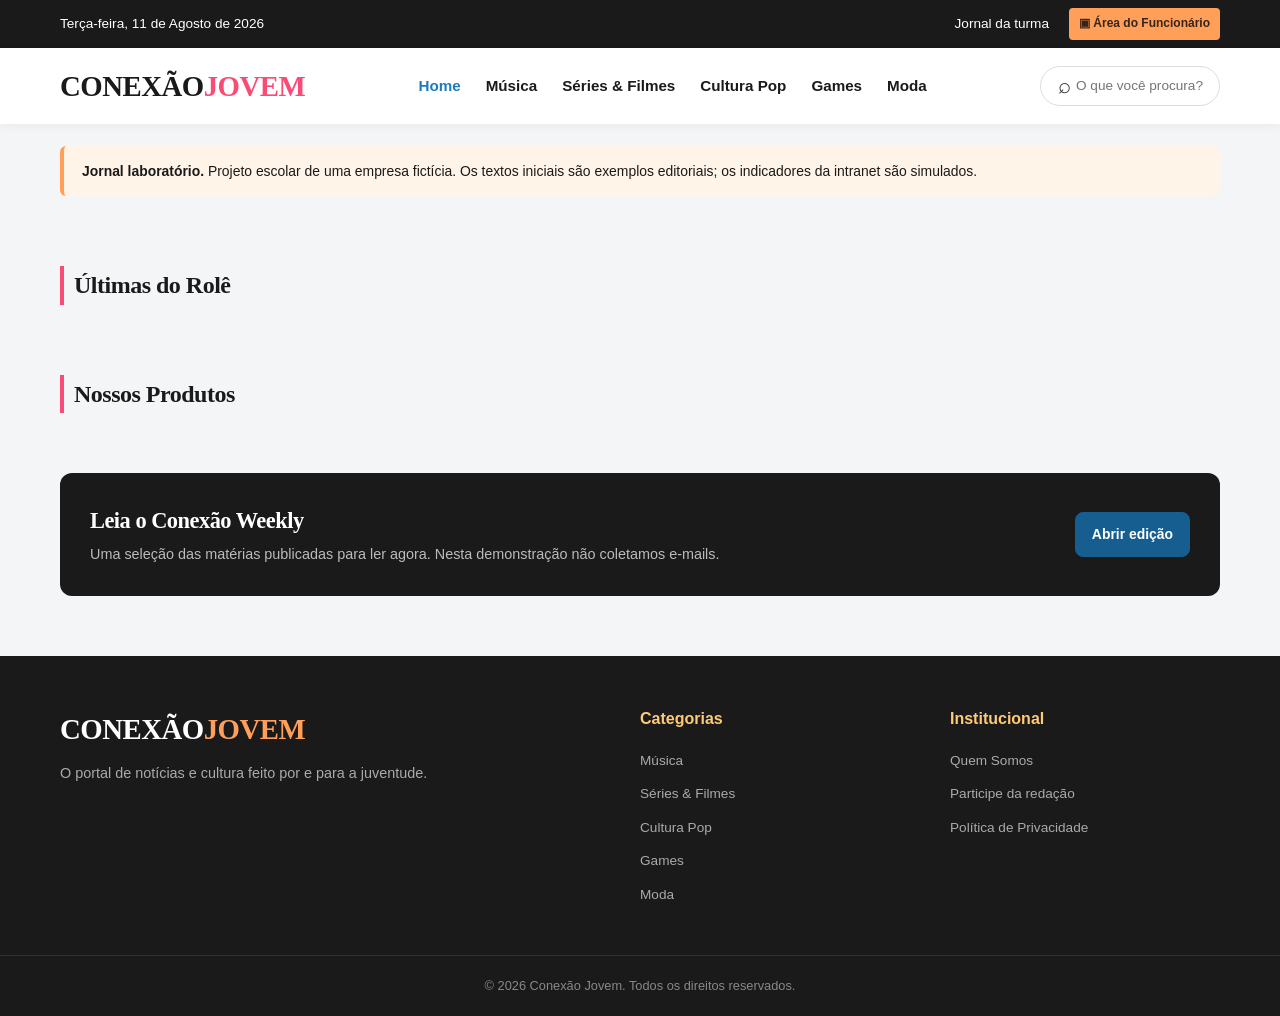
==== SiteEspro/index.html @ 84270143 "Adiciona versão revisada: SiteEspro/index.html" ====
<!DOCTYPE html>
<html lang="pt-BR">
<head>
    <meta charset="UTF-8">
    <meta name="viewport" content="width=device-width, initial-scale=1.0">
    <title>Conexão Jovem — Jornal digital</title>
    <meta name="description" content="Conexão Jovem: o portal de notícias e cultura feito por e para a juventude.">
    <link rel="stylesheet" href="css/style.css">
</head>
<body>
    <a class="skip-link" href="#conteudo">Pular para o conteúdo</a>

    <!-- CABEÇALHO / NAVBAR -->
    <header>
        <div class="top-bar">
            <div class="container flex-between">
                <span class="date" id="current-date">Terça-feira, 11 de Agosto de 2026</span>
                <div class="top-right-actions">
                    <div class="social-icons">
                        <span>Jornal da turma</span>
                    </div>
                    <button id="intranet-access-btn" class="intranet-top-btn" type="button"><i class="fas fa-lock"></i> Área do Funcionário</button>
                </div>
            </div>
        </div>
        <nav class="main-nav">
            <div class="container flex-between">
                <div class="logo">
                    <h1>CONEXÃO<span>JOVEM</span></h1>
                </div>
                <button id="menu-toggle" class="menu-toggle" type="button" aria-label="Abrir menu" aria-expanded="false" aria-controls="nav-links">
                    <span aria-hidden="true">☰</span><span class="sr-only">Menu</span>
                </button>
                <ul class="nav-links" id="nav-links">
                    <li><a href="#" class="nav-btn active" data-page="home">Home</a></li>
                    <li><a href="#" class="nav-btn" data-page="musica">Música</a></li>
                    <li><a href="#" class="nav-btn" data-page="series">Séries &amp; Filmes</a></li>
                    <li><a href="#" class="nav-btn" data-page="cultura">Cultura Pop</a></li>
                    <li><a href="#" class="nav-btn" data-page="games">Games</a></li>
                    <li><a href="#" class="nav-btn" data-page="moda">Moda</a></li>
                </ul>
                <div class="search-box">
                    <input type="text" id="search-input" placeholder="O que você procura?" aria-label="Buscar matérias">
                    <button id="search-btn" type="button" aria-label="Buscar"><span aria-hidden="true">⌕</span><span class="sr-only">Buscar</span></button>
                </div>
            </div>
        </nav>
    </header>


    <!-- CONTEÚDO PRINCIPAL -->
    <main class="container" id="conteudo">
        <div class="notice"><strong>Jornal laboratório.</strong> Projeto escolar de uma empresa fictícia. Os textos iniciais são exemplos editoriais; os indicadores da intranet são simulados.</div>
        <p id="storage-warning" role="status"></p>

        <noscript><p class="empty-msg">Ative o JavaScript para ver as notícias do Conexão Jovem.</p></noscript>

        <!-- DESTAQUE PRINCIPAL (montado pelo script.js) -->
        <section class="hero-section" id="hero-section" aria-label="Destaques"></section>

        <!-- NOTÍCIAS -->
        <section class="news-grid-section">
            <div class="section-head">
                <h3 class="section-title" id="section-title">Últimas do Rolê</h3>
                <button id="clear-filter" class="clear-filter hidden" type="button"><i class="fas fa-times"></i> Limpar busca</button>
            </div>
            <div class="grid" id="news-grid"></div>
            <p id="empty-msg" class="empty-msg hidden">Nenhuma matéria encontrada. Tente outra palavra ou escolha uma categoria.</p>
        </section>

        <!-- PRODUTOS DA EMPRESA (montado pelo script.js) -->
        <section class="products-section" id="produtos">
            <h3 class="section-title">Nossos Produtos</h3>
            <div class="products-grid" id="products-grid"></div>
        </section>

        <!-- NEWSLETTER -->
        <section class="newsletter-section" id="newsletter">
            <div>
                <h3>Leia o Conexão Weekly</h3>
                <p>Uma seleção das matérias publicadas para ler agora. Nesta demonstração não coletamos e-mails.</p>
            </div>
            <button type="button" id="weekly-btn" class="action primary">Abrir edição</button>
        </section>

    </main>


    <!-- MODAL GERAL (Notícias, institucional) -->
    <div id="news-modal" class="modal" aria-hidden="true">
        <div class="modal-content" role="dialog" aria-modal="true">
            <span class="close-modal" role="button" tabindex="0" aria-label="Fechar">&times;</span>
            <div id="modal-body-content"></div>
        </div>
    </div>


    <!-- MODAL DA INTRANET (Área do Funcionário) -->
    <div id="intranet-modal" class="modal" aria-hidden="true">
        <div class="modal-content intranet-box" role="dialog" aria-modal="true">
            <span class="close-intranet" role="button" tabindex="0" aria-label="Fechar">&times;</span>

            <!-- TELA DE LOGIN -->
            <div id="intranet-login-view">
                <h2><i class="fas fa-lock"></i> Intranet Conexão Jovem</h2>
                <p>Simulação escolar: entre com a conta demonstrativa do seu setor. Não utilize senhas pessoais.</p>
                <form id="intranet-login-form" class="login-form" novalidate>
                    <div class="input-group">
                        <label for="employee-email"><i class="fas fa-envelope"></i> E-mail Corporativo</label>
                        <input type="email" id="employee-email" placeholder="conexaojovemprod@gmail.com" autocomplete="username" required>
                    </div>
                    <div class="input-group">
                        <label for="employee-pass"><i class="fas fa-key"></i> Senha</label>
                        <input type="password" id="employee-pass" placeholder="••••••••" autocomplete="current-password" required>
                    </div>
                    <button type="submit" class="login-submit-btn">Acessar Sistema</button>
                    <span id="login-error" class="login-error hidden" role="alert">Credenciais inválidas. Tente novamente.</span>
                </form>
                <details class="demo-accounts"><summary>Contas de demonstração</summary><p>Todos os e-mails terminam em @gmail.com.</p><ul id="demo-accounts-list"></ul><p>As contas são públicas e servem apenas à apresentação.</p></details>
            </div>

            <!-- PAINEL RESTRITO POR SETOR -->
            <div id="intranet-dashboard-view" class="hidden">
                <div class="dashboard-header">
                    <div>
                        <h2><i class="fas fa-building"></i> Painel Interno - <span id="user-sector-title">Setor</span></h2>
                        <p class="welcome-msg">Bem-vindo(a), <span id="user-email-display"></span> | <span class="badge-sm orange">Ambiente demonstrativo</span></p>
                    </div>
                    <button id="logout-btn" class="logout-btn" type="button"><i class="fas fa-sign-out-alt"></i> Sair</button>
                </div>

                <div class="company-routine-box">
                    <h4><i class="fas fa-info-circle"></i> Mural de Avisos &amp; Rotina da Empresa</h4>
                    <ul id="mural-list"></ul>
                </div>

                <a class="action primary editorial-access" href="paginas/redacao.html">Abrir redação · Criar e editar matérias</a>
                <div id="sector-dashboard-content" class="sector-dashboard"></div>

                <a id="sector-page-link" class="login-submit-btn sector-link" href="#">Abrir página completa do setor <i class="fas fa-arrow-right"></i></a>
            </div>
        </div>
    </div>


    <!-- RODAPÉ -->
    <footer>
        <div class="container footer-content">
            <div class="footer-logo">
                <h2 class="marca">CONEXÃO<span>JOVEM</span></h2>
                <p>O portal de notícias e cultura feito por e para a juventude.</p>
            </div>
            <div class="footer-links">
                <h4>Categorias</h4>
                <ul>
                    <li><a href="#" class="nav-btn" data-page="musica">Música</a></li>
                    <li><a href="#" class="nav-btn" data-page="series">Séries &amp; Filmes</a></li>
                    <li><a href="#" class="nav-btn" data-page="cultura">Cultura Pop</a></li>
                    <li><a href="#" class="nav-btn" data-page="games">Games</a></li>
                    <li><a href="#" class="nav-btn" data-page="moda">Moda</a></li>
                </ul>
            </div>
            <div class="footer-links">
                <h4>Institucional</h4>
                <ul>
                    <li><a href="#" class="footer-link" data-info="quem-somos">Quem Somos</a></li>
                    <li><a href="#" class="footer-link" data-info="trabalhe">Participe da redação</a></li>
                    <li><a href="#" class="footer-link" data-info="privacidade">Política de Privacidade</a></li>
                </ul>
            </div>
        </div>
        <div class="footer-bottom">
            <p>&copy; 2026 Conexão Jovem. Todos os direitos reservados.</p>
        </div>
    </footer>

    <script src="dados.js"></script>
    <script src="editorial.js"></script>
    <script src="script.js"></script>
    <script src="acessibilidade.js"></script>
</body>
</html>
---- SiteEspro/css/style.css ----
:root {
    --bg-white: #ffffff;
    --primary-orange: #ff9f5a;
    --secondary-yellow: #ffca76;
    --accent-pink: #f94b76;
    --brand-blue: #1d7dbc;
    --dark-neutral: #1a1a1a;
    --gray-light: #f4f5f7;
    --font-main: 'Trebuchet MS', Arial, sans-serif;
}


* { margin: 0; padding: 0; box-sizing: border-box; }


body {
    font-family: var(--font-main);
    background-color: var(--gray-light);
    color: var(--dark-neutral);
    line-height: 1.6;
}


.container { max-width: 1200px; margin: 0 auto; padding: 0 20px; }
.flex-between { display: flex; justify-content: space-between; align-items: center; }


h1, h2, h3, .section-title, .logo h1 {
    font-family: Georgia, serif;
    letter-spacing: -0.5px;
}


.hero-main p, .side-news h4, .card-content p, .modal-text {
    font-family: Georgia, serif;
}


/* TOP BAR */
.top-bar {
    background-color: var(--dark-neutral);
    color: var(--bg-white);
    font-size: 0.85rem;
    padding: 8px 0;
}


.top-right-actions {
    display: flex;
    align-items: center;
    gap: 20px;
}


.intranet-top-btn {
    background-color: var(--primary-orange);
    color: var(--bg-white);
    border: none;
    padding: 4px 10px;
    border-radius: 4px;
    font-size: 0.75rem;
    font-weight: 700;
    cursor: pointer;
    transition: background 0.3s;
}


.intranet-top-btn:hover {
    background-color: var(--accent-pink);
}


.social-icons a {
    color: var(--bg-white);
    margin-left: 10px;
    transition: color 0.3s;
}


.social-icons a:hover { color: var(--primary-orange); }


/* NAVBAR */
.main-nav {
    background-color: var(--bg-white);
    box-shadow: 0 2px 10px rgba(0,0,0,0.05);
    position: sticky;
    top: 0;
    z-index: 1000;
    padding: 15px 0;
}


.logo h1 { font-size: 1.8rem; font-weight: 800; color: var(--dark-neutral); }
.logo span { color: var(--accent-pink); }


.nav-links { list-style: none; display: flex; gap: 25px; }
.nav-links a {
    text-decoration: none; color: var(--dark-neutral); font-weight: 600; font-size: 0.95rem; transition: color 0.3s; cursor: pointer;
}
.nav-links a:hover, .nav-links a.active { color: var(--brand-blue); }


.search-box { position: relative; display: flex; align-items: center; }
.search-box input {
    padding: 8px 15px 8px 35px; border-radius: 20px; border: 1px solid #ddd; outline: none; font-family: var(--font-main); font-size: 0.85rem; width: 180px; transition: width 0.3s;
}
.search-box input:focus { width: 230px; border-color: var(--primary-orange); }
.search-box button { position: absolute; left: 10px; background: none; border: none; color: #888; cursor: pointer; }


/* HERO E CARDS */
.hero-section { display: grid; grid-template-columns: 2fr 1fr; gap: 25px; margin: 30px 0; }
.hero-main {
    background: linear-gradient(135deg, var(--dark-neutral), #2c3e50); color: var(--bg-white); padding: 40px; border-radius: 12px; display: flex; flex-direction: column; justify-content: flex-end; min-height: 400px; cursor: pointer; transition: transform 0.3s;
}
.hero-main:hover { transform: translateY(-3px); }
.badge { background-color: var(--accent-pink); color: var(--bg-white); padding: 5px 12px; font-size: 0.75rem; font-weight: 700; border-radius: 4px; width: max-content; margin-bottom: 15px; }
.hero-main h2 { font-size: 2rem; margin-bottom: 15px; line-height: 1.2; }
.hero-main p { font-size: 1rem; color: #ddd; margin-bottom: 15px; }
.author { font-size: 0.8rem; color: var(--secondary-yellow); font-family: var(--font-main); }


.hero-sidebar { display: flex; flex-direction: column; gap: 15px; }
.side-news { background: var(--bg-white); padding: 20px; border-radius: 10px; box-shadow: 0 2px 8px rgba(0,0,0,0.03); cursor: pointer; transition: transform 0.2s; }
.side-news:hover { transform: translateX(5px); }
.side-news h4 { font-size: 0.95rem; margin-top: 8px; color: var(--dark-neutral); }


.badge-sm { background-color: var(--primary-orange); color: var(--bg-white); font-size: 0.65rem; font-weight: 700; padding: 3px 8px; border-radius: 3px; display: inline-block; }
.badge-sm.blue { background-color: var(--brand-blue); }
.badge-sm.pink { background-color: var(--accent-pink); }
.badge-sm.orange { background-color: var(--primary-orange); }


.news-grid-section { margin: 40px 0; }
.section-title { font-size: 1.5rem; margin-bottom: 20px; font-weight: 700; border-left: 4px solid var(--accent-pink); padding-left: 10px; }
.grid { display: grid; grid-template-columns: repeat(3, 1fr); gap: 25px; }
.news-card { background: var(--bg-white); border-radius: 10px; overflow: hidden; box-shadow: 0 4px 12px rgba(0,0,0,0.05); transition: transform 0.3s; cursor: pointer; }
.news-card:hover { transform: translateY(-5px); }
.card-img { height: 150px; display: flex; align-items: center; justify-content: center; color: var(--bg-white); font-size: 2.5rem; }
.card-content { padding: 20px; }
.card-content h4 { font-size: 1.1rem; margin: 10px 0; color: var(--dark-neutral); }
.card-content p { font-size: 0.85rem; color: #666; }


/* MODAIS GERAIS E INTRANET */
.modal {
    display: none; position: fixed; z-index: 2000; left: 0; top: 0; width: 100%; height: 100%; background-color: rgba(0,0,0,0.6); justify-content: center; align-items: center;
}
.modal-content {
    background-color: var(--bg-white); padding: 30px; border-radius: 12px; width: 90%; max-width: 700px; position: relative; max-height: 80vh; overflow-y: auto;
}
.close-modal, .close-intranet {
    position: absolute; right: 20px; top: 15px; font-size: 1.8rem; cursor: pointer; color: var(--dark-neutral);
}
.modal-body h2 { margin-bottom: 15px; color: var(--dark-neutral); }
.modal-body p { font-family: Georgia, serif; color: #444; margin-bottom: 15px; line-height: 1.8; }


/* ESTILOS DA INTRANET */
.intranet-box { max-width: 800px; text-align: center; }
.sector-grid { display: grid; grid-template-columns: repeat(5, 1fr); gap: 10px; margin: 20px 0; }
.sector-btn {
    background-color: var(--gray-light); border: 2px solid #ddd; padding: 15px 10px; border-radius: 8px; font-weight: bold; cursor: pointer; transition: all 0.3s; font-family: var(--font-main); font-size: 0.9rem; display: flex; flex-direction: column; gap: 8px; align-items: center;
}
.sector-btn:hover, .sector-btn.active-sector {
    background-color: var(--brand-blue); color: var(--bg-white); border-color: var(--brand-blue);
}
.sector-dashboard {
    background-color: var(--gray-light); padding: 20px; border-radius: 8px; text-align: left; margin-top: 20px; border-left: 4px solid var(--primary-orange);
}
.hidden { display: none; }


/* RODAPÉ */
footer { background-color: var(--dark-neutral); color: var(--bg-white); padding: 50px 0 20px 0; margin-top: 60px; }
.footer-content { display: grid; grid-template-columns: 2fr 1fr 1fr; gap: 40px; margin-bottom: 40px; }
.footer-logo h2 { font-size: 1.8rem; margin-bottom: 10px; }
.footer-logo span { color: var(--primary-orange); }
.footer-logo p { color: #aaa; font-size: 0.9rem; font-family: var(--font-main); }
.footer-links h4 { margin-bottom: 15px; font-size: 1rem; color: var(--secondary-yellow); }
.footer-links ul { list-style: none; }
.footer-links ul li { margin-bottom: 8px; }
.footer-links ul li a { color: #aaa; text-decoration: none; font-size: 0.85rem; transition: color 0.2s; cursor: pointer; font-family: var(--font-main); }
.footer-links ul li a:hover { color: var(--bg-white); }
.footer-bottom { text-align: center; border-top: 1px solid rgba(255,255,255,0.1); padding-top: 20px; font-size: 0.8rem; color: #888; font-family: var(--font-main); }


@media (max-width: 900px) {
    .hero-section { grid-template-columns: 1fr; }
    .grid { grid-template-columns: 1fr; }
    .footer-content { grid-template-columns: 1fr; }
    .sector-grid { grid-template-columns: 1fr; }
}


/* ESTILOS DA TELA DE LOGIN E PAINEL RESTRITO */
.login-form {
    display: flex;
    flex-direction: column;
    gap: 15px;
    margin-top: 20px;
    text-align: left;
}


.input-group {
    display: flex;
    flex-direction: column;
    gap: 5px;
}


.input-group label {
    font-size: 0.85rem;
    font-weight: 600;
    color: var(--dark-neutral);
    font-family: var(--font-main);
}


.input-group input, .input-group select {
    padding: 10px 15px;
    border-radius: 6px;
    border: 1px solid #ddd;
    font-family: var(--font-main);
    font-size: 0.9rem;
    outline: none;
    transition: border-color 0.3s;
}


.input-group input:focus, .input-group select:focus {
    border-color: var(--brand-blue);
}


.login-submit-btn {
    background-color: var(--brand-blue);
    color: var(--bg-white);
    border: none;
    padding: 12px;
    border-radius: 6px;
    font-weight: bold;
    cursor: pointer;
    font-size: 1rem;
    transition: background 0.3s;
    margin-top: 10px;
}


.login-submit-btn:hover {
    background-color: var(--dark-neutral);
}


.login-error {
    color: var(--accent-pink);
    font-size: 0.8rem;
    font-weight: bold;
    text-align: center;
}


.dashboard-header {
    display: flex;
    justify-content: space-between;
    align-items: center;
    border-bottom: 2px solid #eee;
    padding-bottom: 15px;
    margin-bottom: 20px;
    text-align: left;
}


.welcome-msg {
    font-size: 0.85rem;
    color: #666;
    font-family: var(--font-main) !important;
}


.logout-btn {
    background-color: var(--accent-pink);
    color: var(--bg-white);
    border: none;
    padding: 8px 12px;
    border-radius: 6px;
    font-size: 0.8rem;
    cursor: pointer;
    font-weight: bold;
}


.company-routine-box {
    background-color: #fff;
    border: 1px solid #e1e4e8;
    padding: 15px;
    border-radius: 8px;
    margin-bottom: 20px;
    text-align: left;
}


.company-routine-box h4 {
    font-size: 0.95rem;
    margin-bottom: 8px;
    color: var(--brand-blue);
}


.company-routine-box ul {
    list-style: none;
    font-size: 0.85rem;
    color: #444;
    font-family: var(--font-main);
}


.company-routine-box li {
    margin-bottom: 5px;
}


.sector-dashboard {
    background-color: var(--gray-light);
    padding: 20px;
    border-radius: 8px;
    text-align: left;
    border-left: 4px solid var(--accent-pink);
}


.sector-dashboard h3 {
    color: var(--dark-neutral);
    margin-bottom: 10px;
}


.sector-dashboard p, .sector-dashboard ul {
    font-size: 0.9rem;
    font-family: var(--font-main) !important;
    color: #333;
    line-height: 1.6;
}




/* =========================================================
   ACRESCENTADOS (menu mobile, busca, produtos, newsletter,
   intranet e páginas de setor)
   ========================================================= */


.hidden { display: none !important; }
.main-nav .container { gap: 20px; flex-wrap: wrap; }
.logo { text-decoration: none; }

.menu-toggle {
    display: none; background: none; border: none; font-size: 1.5rem;
    color: var(--dark-neutral); cursor: pointer; padding: 4px 8px;
}

.section-head { display: flex; align-items: center; justify-content: space-between; gap: 15px; margin-bottom: 20px; flex-wrap: wrap; }
.section-head .section-title { margin-bottom: 0; }
.clear-filter {
    background: var(--bg-white); border: 1px solid #ddd; border-radius: 20px; padding: 6px 14px;
    font-family: var(--font-main); font-size: 0.8rem; cursor: pointer; transition: all 0.2s;
}
.clear-filter:hover { border-color: var(--accent-pink); color: var(--accent-pink); }
.empty-msg { text-align: center; color: #666; padding: 30px 10px; font-family: Georgia, serif; }

.hero-main, .side-news, .news-card { outline-offset: 3px; }
.hero-main:focus-visible, .side-news:focus-visible, .news-card:focus-visible,
.nav-links a:focus-visible, .close-modal:focus-visible, .close-intranet:focus-visible {
    outline: 3px solid var(--brand-blue);
}

/* Modal de matéria */
.article-meta { font-size: 0.8rem; color: #888 !important; font-family: var(--font-main) !important; margin: 10px 0 !important; }
.related { margin-top: 25px; padding-top: 15px; border-top: 1px solid #eee; }
.related h4 { margin-bottom: 8px; font-size: 0.9rem; color: var(--accent-pink); }
.related-link { display: block; color: var(--dark-neutral); text-decoration: none; padding: 6px 0; font-size: 0.9rem; font-weight: 600; }
.related-link:hover { color: var(--brand-blue); }

/* Produtos */
.products-section { margin: 50px 0 20px; }
.products-grid { display: grid; grid-template-columns: repeat(4, 1fr); gap: 20px; }
.product-card { background: var(--bg-white); border-radius: 10px; padding: 24px 20px; box-shadow: 0 4px 12px rgba(0,0,0,0.05); border-top: 4px solid var(--primary-orange); }
.product-card:nth-child(2) { border-top-color: var(--accent-pink); }
.product-card:nth-child(3) { border-top-color: var(--brand-blue); }
.product-card:nth-child(4) { border-top-color: var(--secondary-yellow); }
.product-icon { font-size: 1.6rem; color: var(--accent-pink); margin-bottom: 10px; }
.product-card h4 { margin-bottom: 6px; }
.product-card p { font-size: 0.85rem; color: #666; }

/* Newsletter */
.newsletter-section {
    margin: 40px 0 10px; background: var(--dark-neutral); color: var(--bg-white); border-radius: 12px;
    padding: 30px; display: flex; justify-content: space-between; align-items: center; gap: 25px; flex-wrap: wrap;
}
.newsletter-section h3 { font-size: 1.4rem; margin-bottom: 4px; }
.newsletter-section p { color: #bbb; font-size: 0.9rem; }
.newsletter-form { display: flex; gap: 10px; flex-wrap: wrap; align-items: center; }
.newsletter-form input {
    padding: 11px 16px; border-radius: 25px; border: none; min-width: 240px; font-family: var(--font-main); outline: none;
}
.newsletter-form button {
    background: var(--accent-pink); color: var(--bg-white); border: none; border-radius: 25px; padding: 11px 22px;
    font-weight: 700; font-family: var(--font-main); cursor: pointer; transition: background 0.2s;
}
.newsletter-form button:hover { background: var(--primary-orange); }
.newsletter-msg { flex-basis: 100%; font-size: 0.8rem; min-height: 1.2em; }
.newsletter-msg.ok { color: var(--secondary-yellow); }
.newsletter-msg.erro { color: #ff8da4; }

/* Intranet */
.sector-link { display: block; text-align: center; text-decoration: none; margin-top: 20px; }
.kpi-grid { display: grid; grid-template-columns: repeat(auto-fit, minmax(130px, 1fr)); gap: 12px; margin-top: 15px; }
.kpi { background: var(--bg-white); border-radius: 8px; padding: 14px 10px; text-align: center; box-shadow: 0 1px 4px rgba(0,0,0,0.06); }
.kpi strong { display: block; font-size: 1.3rem; color: var(--brand-blue); }
.kpi span { font-size: 0.75rem; color: #666; }
.sector-mission { margin-bottom: 5px; }
.company-routine-box ul { list-style: none; padding-left: 0; }

/* Páginas de setor */
.setor-header { background: var(--bg-white); box-shadow: 0 2px 10px rgba(0,0,0,0.05); padding: 14px 0; }
.setor-user { display: flex; align-items: center; gap: 12px; font-size: 0.85rem; color: #555; flex-wrap: wrap; }
.setor-topo { margin: 30px 0 20px; }
.setor-topo h2 { font-size: 1.9rem; margin-bottom: 6px; }
.setor-topo h2 i { color: var(--accent-pink); margin-right: 8px; }
.setor-topo p { color: #555; font-family: Georgia, serif; }
.kpi-grande { margin: 0 0 25px; }
.kpi-grande .kpi strong { font-size: 1.6rem; }
.painel-card { background: var(--bg-white); border-radius: 10px; padding: 22px; box-shadow: 0 4px 12px rgba(0,0,0,0.05); margin-bottom: 25px; }
.painel-card h3 { font-size: 1.15rem; margin-bottom: 12px; border-left: 4px solid var(--primary-orange); padding-left: 10px; }
.painel-card ul { padding-left: 20px; font-size: 0.9rem; color: #333; }
.painel-card li { margin-bottom: 8px; }
.blocos-grid { display: grid; grid-template-columns: 1fr 1fr; gap: 25px; }
.dica { font-size: 0.8rem; color: #888; margin-bottom: 10px; }
.tabela-wrap { overflow-x: auto; }
.tabela { width: 100%; border-collapse: collapse; font-size: 0.9rem; }
.tabela th, .tabela td { text-align: left; padding: 10px 12px; border-bottom: 1px solid #eee; }
.tabela th { font-size: 0.75rem; text-transform: uppercase; color: #888; letter-spacing: 0.5px; }
.status { padding: 3px 10px; border-radius: 20px; font-size: 0.75rem; font-weight: 700; white-space: nowrap; }
.status.ok { background: #e3f6ea; color: #1b7a43; }
.status.andamento { background: #fff1de; color: #b4651b; }
.status.planejado { background: #e6f0f8; color: var(--brand-blue); }
.checklist { list-style: none; padding-left: 0 !important; }
.checklist label { display: flex; gap: 10px; align-items: center; cursor: pointer; }
.checklist input:checked + span { text-decoration: line-through; color: #999; }
.setor-nav { display: flex; gap: 10px; flex-wrap: wrap; margin-top: 25px; }
.setor-nav a { background: var(--bg-white); padding: 7px 14px; border-radius: 20px; font-size: 0.8rem; font-weight: 600; text-decoration: none; color: var(--dark-neutral); border: 1px solid #ddd; }
.setor-nav a.ativo, .setor-nav a:hover { background: var(--brand-blue); color: var(--bg-white); border-color: var(--brand-blue); }
.acesso-negado { text-align: center; padding: 70px 20px; }
.acesso-negado i { font-size: 2.5rem; color: var(--accent-pink); margin-bottom: 10px; }
.acesso-negado p { margin: 10px 0 20px; color: #555; }
.acesso-negado .login-submit-btn { display: inline-block; text-decoration: none; padding: 12px 28px; }
.pagina-setor footer { margin-top: 40px; padding: 20px 0; }
.voltar-link { color: var(--secondary-yellow); text-decoration: none; }

@media (max-width: 900px) {
    .menu-toggle { display: block; }
    .main-nav .container { position: relative; }
    .nav-links {
        display: none; flex-direction: column; gap: 0; width: 100%; order: 3;
        background: var(--bg-white); border-top: 1px solid #eee; margin-top: 10px;
    }
    .nav-links.open { display: flex; }
    .nav-links li a { display: block; padding: 12px 4px; }
    .search-box { order: 2; width: 100%; }
    .search-box input, .search-box input:focus { width: 100%; }
    .products-grid { grid-template-columns: 1fr 1fr; }
    .blocos-grid { grid-template-columns: 1fr; }
    .top-bar .container { flex-wrap: wrap; gap: 6px; }
}
@media (max-width: 520px) {
    .products-grid { grid-template-columns: 1fr; }
    .newsletter-form input { min-width: 0; width: 100%; }
    .hero-main h2 { font-size: 1.5rem; }
}

/* Ajustes da edição escolar: componentes locais e redação */
[hidden] { display:none !important; }
:root { --primary-orange:#ff9f5a; }
a { color:#165d90; }
button, input, textarea, select { font:inherit; }
button { cursor:pointer; }
:focus-visible { outline:3px solid #165d90; outline-offset:3px; }
.sr-only { position:absolute;width:1px;height:1px;overflow:hidden;clip-path:inset(50%); }
.skip-link { position:fixed;top:-100px;left:12px;background:white;padding:12px;z-index:3000; }
.skip-link:focus { top:8px; }
.notice { background:#fff4e7;border-left:4px solid var(--primary-orange);padding:14px 18px;margin:22px 0;font-size:.87rem;border-radius:6px; }
.action { display:inline-flex;align-items:center;justify-content:center;gap:6px;background:white;color:#253447;border:1px solid #ccd3db;padding:10px 16px;border-radius:8px;font-size:.87rem;font-weight:600;text-decoration:none;min-height:44px; }
.action:hover { background:#f1f5fa; }
.action.primary { background:#165d90;color:white;border-color:#165d90; }
.action.danger { color:#9a243c; }
.intranet-top-btn { color:#382516;min-height:32px; }
.badge-sm.orange { color:#382516; }
.badge-sm.pink,.badge { background:#bc2850; }
.badge-sm.blue { background:#165d90; }
.search-box button { min-width:28px;min-height:28px;color:#333;font-size:1.4rem;line-height:1; }
.demo-accounts { text-align:left;font-size:.85rem;margin-top:20px;background:#f4f5f7;padding:16px;border-radius:8px; }
.demo-accounts li { margin:10px 0;overflow-wrap:anywhere; }
.demo-accounts ul { list-style:none; }
.demo-accounts summary { cursor:pointer;font-weight:bold; }
.editorial-access { margin:15px 0; }
.eyebrow { color:#8b2440;font-size:.75rem;font-weight:bold;letter-spacing:.08em; }
.editor-status { margin:15px 0;color:#176138; }
.editor-status.error,.error { color:#9a243c; }
.editor-counts { display:flex;gap:15px;flex-wrap:wrap;margin:15px 0; }
.editor-counts span { background:#f4f5f7;border-radius:8px;padding:8px 12px; }
.editor-toolbar { display:flex;gap:12px;flex-wrap:wrap;align-items:end;margin-bottom:15px; }
.editor-toolbar label:not(.import-label), .editor-fields label { display:flex;flex-direction:column;gap:6px;font-size:.9rem;font-weight:600; }
.editor-toolbar input,.editor-toolbar select,.editor-fields input,.editor-fields select,.editor-fields textarea { width:100%;border:1px solid #b7c3ce;border-radius:6px;padding:10px;background:white;color:#1a1a1a;min-width:0; }
.import-label { flex-wrap:wrap;cursor:pointer;max-width:100%; }
.import-label input { font-size:.75rem;max-width:210px; }
.editor-row { display:flex;gap:20px;justify-content:space-between;align-items:center;border-top:1px solid #e5e7eb;padding:20px 0; }
.editor-row h4 { margin:8px 0;font-size:1rem;overflow-wrap:anywhere; }
.editor-row p { font-size:.8rem;color:#555; }
.editor-row > div:first-child { min-width:0; }
.row-actions { display:flex;gap:8px;flex-shrink:0; }
.editor-fields { display:grid;grid-template-columns:1fr 1fr;gap:18px; }
.editor-fields .wide { grid-column:1/-1; }
.editor-fields textarea { resize:vertical; }
.editor-fields small { font-size:.8rem;font-weight:normal;color:#555; }
.editor-actions { display:flex;flex-wrap:wrap;gap:10px;margin:18px 0; }
.check-line { display:flex;gap:10px;align-items:center;margin:15px 0; }
.article-preview { border-top:3px solid #f94b76;margin-top:24px;padding-top:24px;overflow-wrap:anywhere; }
.article-preview p { white-space:pre-line;margin:16px 0;font-family:Georgia,serif;line-height:1.8; }
.article-sources { padding-left:22px; }
.modal-body { overflow-wrap:anywhere; }
.modal-body p { white-space:pre-line; }
.weekly-item { border-top:1px solid #ddd;margin:20px 0;padding-top:12px; }
.weekly-item h3 { margin-bottom:10px; }
.hero-main h2,.card-content h4,.side-news h4 { overflow-wrap:anywhere; }
.fas,.fab { font-style:normal;display:inline-block; }
.fas::before,.fab::before { content:'✦'; }
.fa-lock::before,.fa-shield-alt::before { content:'▣'; }
.fa-headphones-alt::before,.fa-guitar::before { content:'♫'; }
.fa-film::before,.fa-tv::before,.fa-clapperboard::before { content:'▶'; }
.fa-gamepad::before,.fa-dice-d20::before { content:'⚄'; }
.fa-palette::before,.fa-camera-retro::before,.fa-spray-can::before { content:'◉'; }
.fa-book-open::before,.fa-newspaper::before { content:'▤'; }
.fa-envelope::before,.fa-envelope-open-text::before { content:'✉'; }
.fa-microphone::before,.fa-podcast::before { content:'♬'; }
.fa-arrow-right::before { content:'→'; }.fa-arrow-left::before { content:'←'; }
.fa-times::before { content:'×'; }
.card-img { height:130px; }
@media(min-width:600px) and (max-width:900px) { .grid { grid-template-columns:1fr 1fr; } }
@media(max-width:600px) { .editor-fields { grid-template-columns:1fr; }.editor-row { align-items:start;flex-direction:column; }.setor-header .flex-between { flex-wrap:wrap;gap:15px; }.dashboard-header { align-items:start;gap:10px;flex-wrap:wrap; }.editor-toolbar > label { width:100%; }.hero-main { padding:25px;min-height:320px; }.card-img { height:100px; }.modal-content { padding:30px 20px; }.logo h1 { font-size:1.6rem; }.setor-user { overflow-wrap:anywhere; } }
@media(prefers-reduced-motion:reduce) { *,*::before,*::after { scroll-behavior:auto !important;transition:none !important; } }
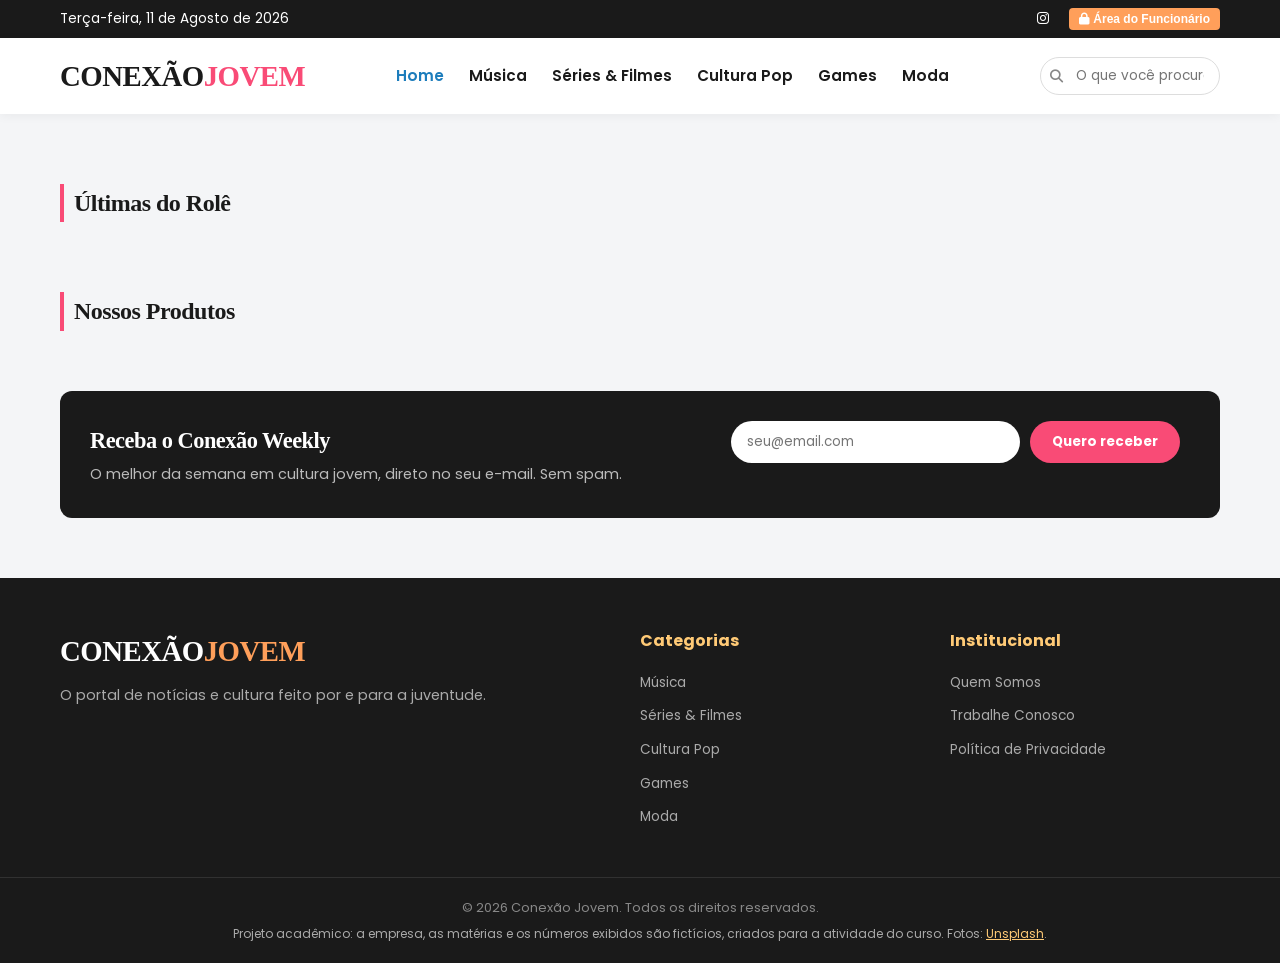
==== commit 7a00798a: "Atualiza versão 3 e publicação por funcionário: SiteEspro/index.html" ====
--- a/SiteEspro/index.html
+++ b/SiteEspro/index.html
@@ -3,12 +3,18 @@
 <head>
     <meta charset="UTF-8">
     <meta name="viewport" content="width=device-width, initial-scale=1.0">
-    <title>Conexão Jovem — Jornal digital</title>
+    <title>Conexão Jovem - Cultura e Entretenimento</title>
     <meta name="description" content="Conexão Jovem: o portal de notícias e cultura feito por e para a juventude.">
+    <link rel="icon" href="data:image/svg+xml,%3Csvg xmlns='http://www.w3.org/2000/svg' viewBox='0 0 100 100'%3E%3Ctext y='.9em' font-size='90'%3E%F0%9F%93%B0%3C/text%3E%3C/svg%3E">
+    <meta property="og:type" content="website">
+    <meta property="og:title" content="Conexão Jovem - Cultura e Entretenimento">
+    <meta property="og:description" content="Música, séries, games, cultura pop e moda: o jornal digital feito por jovens, para jovens.">
+    <meta property="og:image" content="https://images.unsplash.com/photo-1470229722913-7c0e2dbbafd3?auto=format&fit=crop&w=1200&q=70">
     <link rel="stylesheet" href="css/style.css">
+    <link href="https://fonts.googleapis.com/css2?family=Poppins:wght@400;600;700;800&display=swap" rel="stylesheet">
+    <link rel="stylesheet" href="https://cdnjs.cloudflare.com/ajax/libs/font-awesome/6.4.0/css/all.min.css">
 </head>
 <body>
-    <a class="skip-link" href="#conteudo">Pular para o conteúdo</a>
 
     <!-- CABEÇALHO / NAVBAR -->
     <header>
@@ -17,7 +23,7 @@
                 <span class="date" id="current-date">Terça-feira, 11 de Agosto de 2026</span>
                 <div class="top-right-actions">
                     <div class="social-icons">
-                        <span>Jornal da turma</span>
+                        <a href="https://instagram.com" target="_blank" rel="noopener" aria-label="Instagram"><i class="fab fa-instagram"></i></a>
                     </div>
                     <button id="intranet-access-btn" class="intranet-top-btn" type="button"><i class="fas fa-lock"></i> Área do Funcionário</button>
                 </div>
@@ -29,7 +35,7 @@
                     <h1>CONEXÃO<span>JOVEM</span></h1>
                 </div>
                 <button id="menu-toggle" class="menu-toggle" type="button" aria-label="Abrir menu" aria-expanded="false" aria-controls="nav-links">
-                    <span aria-hidden="true">☰</span><span class="sr-only">Menu</span>
+                    <i class="fas fa-bars"></i>
                 </button>
                 <ul class="nav-links" id="nav-links">
                     <li><a href="#" class="nav-btn active" data-page="home">Home</a></li>
@@ -41,7 +47,7 @@
                 </ul>
                 <div class="search-box">
                     <input type="text" id="search-input" placeholder="O que você procura?" aria-label="Buscar matérias">
-                    <button id="search-btn" type="button" aria-label="Buscar"><span aria-hidden="true">⌕</span><span class="sr-only">Buscar</span></button>
+                    <button id="search-btn" type="button" aria-label="Buscar"><i class="fas fa-search"></i></button>
                 </div>
             </div>
         </nav>
@@ -49,10 +55,9 @@
 
 
     <!-- CONTEÚDO PRINCIPAL -->
-    <main class="container" id="conteudo">
-        <div class="notice"><strong>Jornal laboratório.</strong> Projeto escolar de uma empresa fictícia. Os textos iniciais são exemplos editoriais; os indicadores da intranet são simulados.</div>
-        <p id="storage-warning" role="status"></p>
+    <main class="container">
 
+        <p id="editorial-warning" class="dica" role="status"></p>
         <noscript><p class="empty-msg">Ative o JavaScript para ver as notícias do Conexão Jovem.</p></noscript>
 
         <!-- DESTAQUE PRINCIPAL (montado pelo script.js) -->
@@ -77,10 +82,14 @@
         <!-- NEWSLETTER -->
         <section class="newsletter-section" id="newsletter">
             <div>
-                <h3>Leia o Conexão Weekly</h3>
-                <p>Uma seleção das matérias publicadas para ler agora. Nesta demonstração não coletamos e-mails.</p>
+                <h3>Receba o Conexão Weekly</h3>
+                <p>O melhor da semana em cultura jovem, direto no seu e-mail. Sem spam.</p>
             </div>
-            <button type="button" id="weekly-btn" class="action primary">Abrir edição</button>
+            <form id="newsletter-form" class="newsletter-form" novalidate>
+                <input type="email" id="newsletter-email" placeholder="seu@email.com" aria-label="Seu e-mail" required>
+                <button type="submit">Quero receber</button>
+                <span id="newsletter-msg" class="newsletter-msg" role="status"></span>
+            </form>
         </section>
 
     </main>
@@ -103,11 +112,11 @@
             <!-- TELA DE LOGIN -->
             <div id="intranet-login-view">
                 <h2><i class="fas fa-lock"></i> Intranet Conexão Jovem</h2>
-                <p>Simulação escolar: entre com a conta demonstrativa do seu setor. Não utilize senhas pessoais.</p>
+                <p>Área restrita aos colaboradores. Entre com o e-mail e a senha do seu setor:</p>
                 <form id="intranet-login-form" class="login-form" novalidate>
                     <div class="input-group">
                         <label for="employee-email"><i class="fas fa-envelope"></i> E-mail Corporativo</label>
-                        <input type="email" id="employee-email" placeholder="conexaojovemprod@gmail.com" autocomplete="username" required>
+                        <input type="email" id="employee-email" placeholder="seu.setor@conexaojovem.com.br" autocomplete="username" required>
                     </div>
                     <div class="input-group">
                         <label for="employee-pass"><i class="fas fa-key"></i> Senha</label>
@@ -116,7 +125,6 @@
                     <button type="submit" class="login-submit-btn">Acessar Sistema</button>
                     <span id="login-error" class="login-error hidden" role="alert">Credenciais inválidas. Tente novamente.</span>
                 </form>
-                <details class="demo-accounts"><summary>Contas de demonstração</summary><p>Todos os e-mails terminam em @gmail.com.</p><ul id="demo-accounts-list"></ul><p>As contas são públicas e servem apenas à apresentação.</p></details>
             </div>
 
             <!-- PAINEL RESTRITO POR SETOR -->
@@ -124,7 +132,7 @@
                 <div class="dashboard-header">
                     <div>
                         <h2><i class="fas fa-building"></i> Painel Interno - <span id="user-sector-title">Setor</span></h2>
-                        <p class="welcome-msg">Bem-vindo(a), <span id="user-email-display"></span> | <span class="badge-sm orange">Ambiente demonstrativo</span></p>
+                        <p class="welcome-msg">Bem-vindo(a), <span id="user-email-display"></span> | <span class="badge-sm orange">Nível de Acesso: Confidencial</span></p>
                     </div>
                     <button id="logout-btn" class="logout-btn" type="button"><i class="fas fa-sign-out-alt"></i> Sair</button>
                 </div>
@@ -134,10 +142,11 @@
                     <ul id="mural-list"></ul>
                 </div>
 
-                <a class="action primary editorial-access" href="paginas/redacao.html">Abrir redação · Criar e editar matérias</a>
                 <div id="sector-dashboard-content" class="sector-dashboard"></div>
 
+                <a class="login-submit-btn sector-link" href="paginas/redacao.html">Minhas matérias · Publicar e editar</a>
                 <a id="sector-page-link" class="login-submit-btn sector-link" href="#">Abrir página completa do setor <i class="fas fa-arrow-right"></i></a>
+                <a class="login-submit-btn sector-link chat-link" href="paginas/chat.html"><i class="fas fa-comments"></i> Abrir chat da equipe</a>
             </div>
         </div>
     </div>
@@ -164,19 +173,19 @@
                 <h4>Institucional</h4>
                 <ul>
                     <li><a href="#" class="footer-link" data-info="quem-somos">Quem Somos</a></li>
-                    <li><a href="#" class="footer-link" data-info="trabalhe">Participe da redação</a></li>
+                    <li><a href="#" class="footer-link" data-info="trabalhe">Trabalhe Conosco</a></li>
                     <li><a href="#" class="footer-link" data-info="privacidade">Política de Privacidade</a></li>
                 </ul>
             </div>
         </div>
         <div class="footer-bottom">
             <p>&copy; 2026 Conexão Jovem. Todos os direitos reservados.</p>
+            <p class="aviso-demo">Projeto acadêmico: a empresa, as matérias e os números exibidos são fictícios, criados para a atividade do curso. Fotos: <a href="https://unsplash.com" target="_blank" rel="noopener">Unsplash</a>.</p>
         </div>
     </footer>
 
     <script src="dados.js"></script>
     <script src="editorial.js"></script>
     <script src="script.js"></script>
-    <script src="acessibilidade.js"></script>
 </body>
 </html>
--- a/SiteEspro/css/style.css
+++ b/SiteEspro/css/style.css
@@ -6,7 +6,7 @@
     --brand-blue: #1d7dbc;
     --dark-neutral: #1a1a1a;
     --gray-light: #f4f5f7;
-    --font-main: 'Trebuchet MS', Arial, sans-serif;
+    --font-main: 'Poppins', sans-serif;
 }
 
 
@@ -483,73 +483,96 @@
     .hero-main h2 { font-size: 1.5rem; }
 }
 
-/* Ajustes da edição escolar: componentes locais e redação */
-[hidden] { display:none !important; }
-:root { --primary-orange:#ff9f5a; }
-a { color:#165d90; }
-button, input, textarea, select { font:inherit; }
-button { cursor:pointer; }
-:focus-visible { outline:3px solid #165d90; outline-offset:3px; }
-.sr-only { position:absolute;width:1px;height:1px;overflow:hidden;clip-path:inset(50%); }
-.skip-link { position:fixed;top:-100px;left:12px;background:white;padding:12px;z-index:3000; }
-.skip-link:focus { top:8px; }
-.notice { background:#fff4e7;border-left:4px solid var(--primary-orange);padding:14px 18px;margin:22px 0;font-size:.87rem;border-radius:6px; }
-.action { display:inline-flex;align-items:center;justify-content:center;gap:6px;background:white;color:#253447;border:1px solid #ccd3db;padding:10px 16px;border-radius:8px;font-size:.87rem;font-weight:600;text-decoration:none;min-height:44px; }
-.action:hover { background:#f1f5fa; }
-.action.primary { background:#165d90;color:white;border-color:#165d90; }
-.action.danger { color:#9a243c; }
-.intranet-top-btn { color:#382516;min-height:32px; }
-.badge-sm.orange { color:#382516; }
-.badge-sm.pink,.badge { background:#bc2850; }
-.badge-sm.blue { background:#165d90; }
-.search-box button { min-width:28px;min-height:28px;color:#333;font-size:1.4rem;line-height:1; }
-.demo-accounts { text-align:left;font-size:.85rem;margin-top:20px;background:#f4f5f7;padding:16px;border-radius:8px; }
-.demo-accounts li { margin:10px 0;overflow-wrap:anywhere; }
-.demo-accounts ul { list-style:none; }
-.demo-accounts summary { cursor:pointer;font-weight:bold; }
-.editorial-access { margin:15px 0; }
-.eyebrow { color:#8b2440;font-size:.75rem;font-weight:bold;letter-spacing:.08em; }
-.editor-status { margin:15px 0;color:#176138; }
-.editor-status.error,.error { color:#9a243c; }
-.editor-counts { display:flex;gap:15px;flex-wrap:wrap;margin:15px 0; }
-.editor-counts span { background:#f4f5f7;border-radius:8px;padding:8px 12px; }
-.editor-toolbar { display:flex;gap:12px;flex-wrap:wrap;align-items:end;margin-bottom:15px; }
-.editor-toolbar label:not(.import-label), .editor-fields label { display:flex;flex-direction:column;gap:6px;font-size:.9rem;font-weight:600; }
-.editor-toolbar input,.editor-toolbar select,.editor-fields input,.editor-fields select,.editor-fields textarea { width:100%;border:1px solid #b7c3ce;border-radius:6px;padding:10px;background:white;color:#1a1a1a;min-width:0; }
-.import-label { flex-wrap:wrap;cursor:pointer;max-width:100%; }
-.import-label input { font-size:.75rem;max-width:210px; }
-.editor-row { display:flex;gap:20px;justify-content:space-between;align-items:center;border-top:1px solid #e5e7eb;padding:20px 0; }
-.editor-row h4 { margin:8px 0;font-size:1rem;overflow-wrap:anywhere; }
-.editor-row p { font-size:.8rem;color:#555; }
-.editor-row > div:first-child { min-width:0; }
-.row-actions { display:flex;gap:8px;flex-shrink:0; }
-.editor-fields { display:grid;grid-template-columns:1fr 1fr;gap:18px; }
-.editor-fields .wide { grid-column:1/-1; }
-.editor-fields textarea { resize:vertical; }
-.editor-fields small { font-size:.8rem;font-weight:normal;color:#555; }
-.editor-actions { display:flex;flex-wrap:wrap;gap:10px;margin:18px 0; }
-.check-line { display:flex;gap:10px;align-items:center;margin:15px 0; }
-.article-preview { border-top:3px solid #f94b76;margin-top:24px;padding-top:24px;overflow-wrap:anywhere; }
-.article-preview p { white-space:pre-line;margin:16px 0;font-family:Georgia,serif;line-height:1.8; }
-.article-sources { padding-left:22px; }
-.modal-body { overflow-wrap:anywhere; }
-.modal-body p { white-space:pre-line; }
-.weekly-item { border-top:1px solid #ddd;margin:20px 0;padding-top:12px; }
-.weekly-item h3 { margin-bottom:10px; }
-.hero-main h2,.card-content h4,.side-news h4 { overflow-wrap:anywhere; }
-.fas,.fab { font-style:normal;display:inline-block; }
-.fas::before,.fab::before { content:'✦'; }
-.fa-lock::before,.fa-shield-alt::before { content:'▣'; }
-.fa-headphones-alt::before,.fa-guitar::before { content:'♫'; }
-.fa-film::before,.fa-tv::before,.fa-clapperboard::before { content:'▶'; }
-.fa-gamepad::before,.fa-dice-d20::before { content:'⚄'; }
-.fa-palette::before,.fa-camera-retro::before,.fa-spray-can::before { content:'◉'; }
-.fa-book-open::before,.fa-newspaper::before { content:'▤'; }
-.fa-envelope::before,.fa-envelope-open-text::before { content:'✉'; }
-.fa-microphone::before,.fa-podcast::before { content:'♬'; }
-.fa-arrow-right::before { content:'→'; }.fa-arrow-left::before { content:'←'; }
-.fa-times::before { content:'×'; }
-.card-img { height:130px; }
-@media(min-width:600px) and (max-width:900px) { .grid { grid-template-columns:1fr 1fr; } }
-@media(max-width:600px) { .editor-fields { grid-template-columns:1fr; }.editor-row { align-items:start;flex-direction:column; }.setor-header .flex-between { flex-wrap:wrap;gap:15px; }.dashboard-header { align-items:start;gap:10px;flex-wrap:wrap; }.editor-toolbar > label { width:100%; }.hero-main { padding:25px;min-height:320px; }.card-img { height:100px; }.modal-content { padding:30px 20px; }.logo h1 { font-size:1.6rem; }.setor-user { overflow-wrap:anywhere; } }
-@media(prefers-reduced-motion:reduce) { *,*::before,*::after { scroll-behavior:auto !important;transition:none !important; } }
+
+/* =========================================================
+   FOTOS DAS MATÉRIAS
+   ========================================================= */
+.card-img { position: relative; overflow: hidden; }
+.card-img img {
+    position: absolute; inset: 0; width: 100%; height: 100%; object-fit: cover;
+    transition: transform 0.4s;
+}
+.news-card:hover .card-img img { transform: scale(1.05); }
+.side-news { display: flex; gap: 12px; align-items: center; }
+.side-thumb { width: 84px; height: 84px; object-fit: cover; border-radius: 8px; flex-shrink: 0; }
+.side-text { min-width: 0; }
+.article-figure { margin: 0 0 18px; }
+.article-figure img { width: 100%; max-height: 340px; object-fit: cover; border-radius: 10px; display: block; }
+.article-figure figcaption { font-size: 0.72rem; color: #888; margin-top: 6px; font-family: var(--font-main); }
+.aviso-demo { font-size: 0.75rem; color: #aaa; margin-top: 6px; }
+.aviso-demo a { color: var(--secondary-yellow); }
+
+/* =========================================================
+   PÁGINA DA GESTÃO: organograma, SWOT, cronograma, orçamento
+   ========================================================= */
+.painel-card h3.sub { margin-top: 18px; }
+.painel-card p { font-size: 0.9rem; color: #333; }
+.org { display: flex; flex-direction: column; align-items: center; gap: 18px; }
+.org-no { background: var(--bg-white); border: 2px solid var(--brand-blue); border-radius: 8px; padding: 10px 16px; font-size: 0.85rem; font-weight: 600; text-align: center; }
+.org-raiz { background: var(--brand-blue); color: var(--bg-white); }
+.org-filhos { list-style: none; display: flex; gap: 14px; flex-wrap: wrap; justify-content: center; padding: 0 !important; position: relative; }
+.org-filhos li { margin: 0; position: relative; }
+.org-filhos::before { content: ""; position: absolute; top: -18px; left: 50%; width: 2px; height: 18px; background: var(--brand-blue); }
+.swot { display: grid; grid-template-columns: 1fr 1fr; gap: 14px; }
+.swot-q { border-radius: 8px; padding: 14px 16px; }
+.swot-q h4 { margin-bottom: 6px; font-size: 0.95rem; }
+.swot-q ul { padding-left: 18px !important; font-size: 0.85rem; }
+.swot-q.f { background: #e3f6ea; } .swot-q.w { background: #fff1de; }
+.swot-q.o { background: #e6f0f8; } .swot-q.t { background: #fde6ec; }
+.linha-tempo { list-style: none; border-left: 3px solid var(--primary-orange); padding-left: 18px !important; }
+.linha-tempo li { margin-bottom: 14px !important; position: relative; display: flex; flex-direction: column; }
+.linha-tempo li::before { content: ""; position: absolute; left: -26px; top: 5px; width: 11px; height: 11px; border-radius: 50%; background: var(--accent-pink); }
+.linha-tempo span { font-size: 0.88rem; color: #333; }
+.tabela tr.total td { font-weight: 700; border-top: 2px solid #ddd; }
+.tabela td.pos { color: #1b7a43; } .tabela td.neg { color: #c0213f; }
+
+@media (max-width: 900px) {
+    .swot { grid-template-columns: 1fr; }
+    .side-thumb { width: 70px; height: 70px; }
+}
+
+
+/* =========================================================
+   CHAT DA EQUIPE
+   ========================================================= */
+.voltar-link-escuro { color: var(--brand-blue); text-decoration: none; font-weight: 600; font-size: 0.85rem; }
+.voltar-link-escuro:hover { text-decoration: underline; }
+.chat-link { background: var(--brand-blue) !important; }
+.chat { margin: 30px 0; background: var(--bg-white); border-radius: 12px; box-shadow: 0 4px 12px rgba(0,0,0,0.06); padding: 20px; }
+.chat-topo { display: flex; justify-content: space-between; align-items: center; gap: 10px; flex-wrap: wrap; margin-bottom: 8px; }
+.chat-topo h2 { font-size: 1.4rem; }
+.chat-topo h2 i { color: var(--accent-pink); margin-right: 6px; }
+.chat-modo { font-size: 0.75rem; font-weight: 700; padding: 4px 12px; border-radius: 20px; }
+.chat-modo.online { background: #e3f6ea; color: #1b7a43; }
+.chat-modo.teste { background: #fff1de; color: #b4651b; }
+.chat-dica { font-size: 0.8rem; color: #666; margin-bottom: 10px; }
+.chat-abas { display: flex; gap: 8px; flex-wrap: wrap; margin: 10px 0; }
+.chat-abas button { background: var(--gray-light); border: 1px solid #ddd; border-radius: 20px; padding: 6px 14px; font-family: var(--font-main); font-size: 0.8rem; cursor: pointer; }
+.chat-abas button.ativo { background: var(--brand-blue); color: var(--bg-white); border-color: var(--brand-blue); }
+.chat-lista { list-style: none; height: 420px; overflow-y: auto; padding: 10px; background: var(--gray-light); border-radius: 10px; display: flex; flex-direction: column; gap: 10px; }
+.chat-vazio { text-align: center; color: #888; padding: 40px 10px; font-size: 0.9rem; }
+.chat-msg { background: var(--bg-white); border-radius: 10px; padding: 10px 14px; border-left: 4px solid #ccc; box-shadow: 0 1px 3px rgba(0,0,0,0.05); }
+.chat-msg.tarefa { border-left-color: var(--brand-blue); }
+.chat-msg.duvida { border-left-color: var(--primary-orange); }
+.chat-msg.aviso { border-left-color: var(--accent-pink); }
+.chat-msg.feita { opacity: 0.7; }
+.chat-msg.feita .chat-texto { text-decoration: line-through; }
+.chat-msg-topo { display: flex; align-items: center; gap: 8px; flex-wrap: wrap; font-size: 0.8rem; }
+.chat-tipo { font-weight: 700; font-size: 0.7rem; padding: 2px 8px; border-radius: 12px; color: var(--bg-white); }
+.chat-tipo.tarefa { background: var(--brand-blue); } .chat-tipo.duvida { background: var(--primary-orange); } .chat-tipo.aviso { background: var(--accent-pink); }
+.chat-setor, .chat-hora { color: #888; font-size: 0.72rem; }
+.chat-ok { color: #1b7a43; font-weight: 700; font-size: 0.72rem; }
+.chat-texto { margin: 6px 0; font-size: 0.92rem; white-space: pre-wrap; word-wrap: break-word; overflow-wrap: anywhere; font-family: var(--font-main); }
+.chat-acoes { display: flex; gap: 8px; }
+.chat-acoes button { background: none; border: none; color: var(--brand-blue); font-family: var(--font-main); font-size: 0.75rem; font-weight: 600; cursor: pointer; padding: 2px 0; }
+.chat-acoes button.perigo { color: #c0213f; }
+.chat-form { margin-top: 12px; display: flex; flex-direction: column; gap: 8px; }
+.chat-linha { display: flex; gap: 8px; }
+.chat-linha input, .chat-linha select, .chat-form textarea { padding: 10px 12px; border: 1px solid #ddd; border-radius: 8px; font-family: var(--font-main); font-size: 0.9rem; }
+.chat-linha input { flex: 1; min-width: 0; }
+.chat-form textarea { resize: vertical; width: 100%; }
+.chat-rodape { justify-content: space-between; align-items: center; }
+.chat-contador { font-size: 0.75rem; color: #888; }
+.chat-enviar { width: auto; padding: 10px 22px; margin: 0; }
+.chat-erro { color: #c0213f; font-size: 0.82rem; margin-top: 8px; }
+@media (max-width: 520px) { .chat-lista { height: 340px; } .chat-linha { flex-direction: column; } .chat-rodape { flex-direction: row; } }
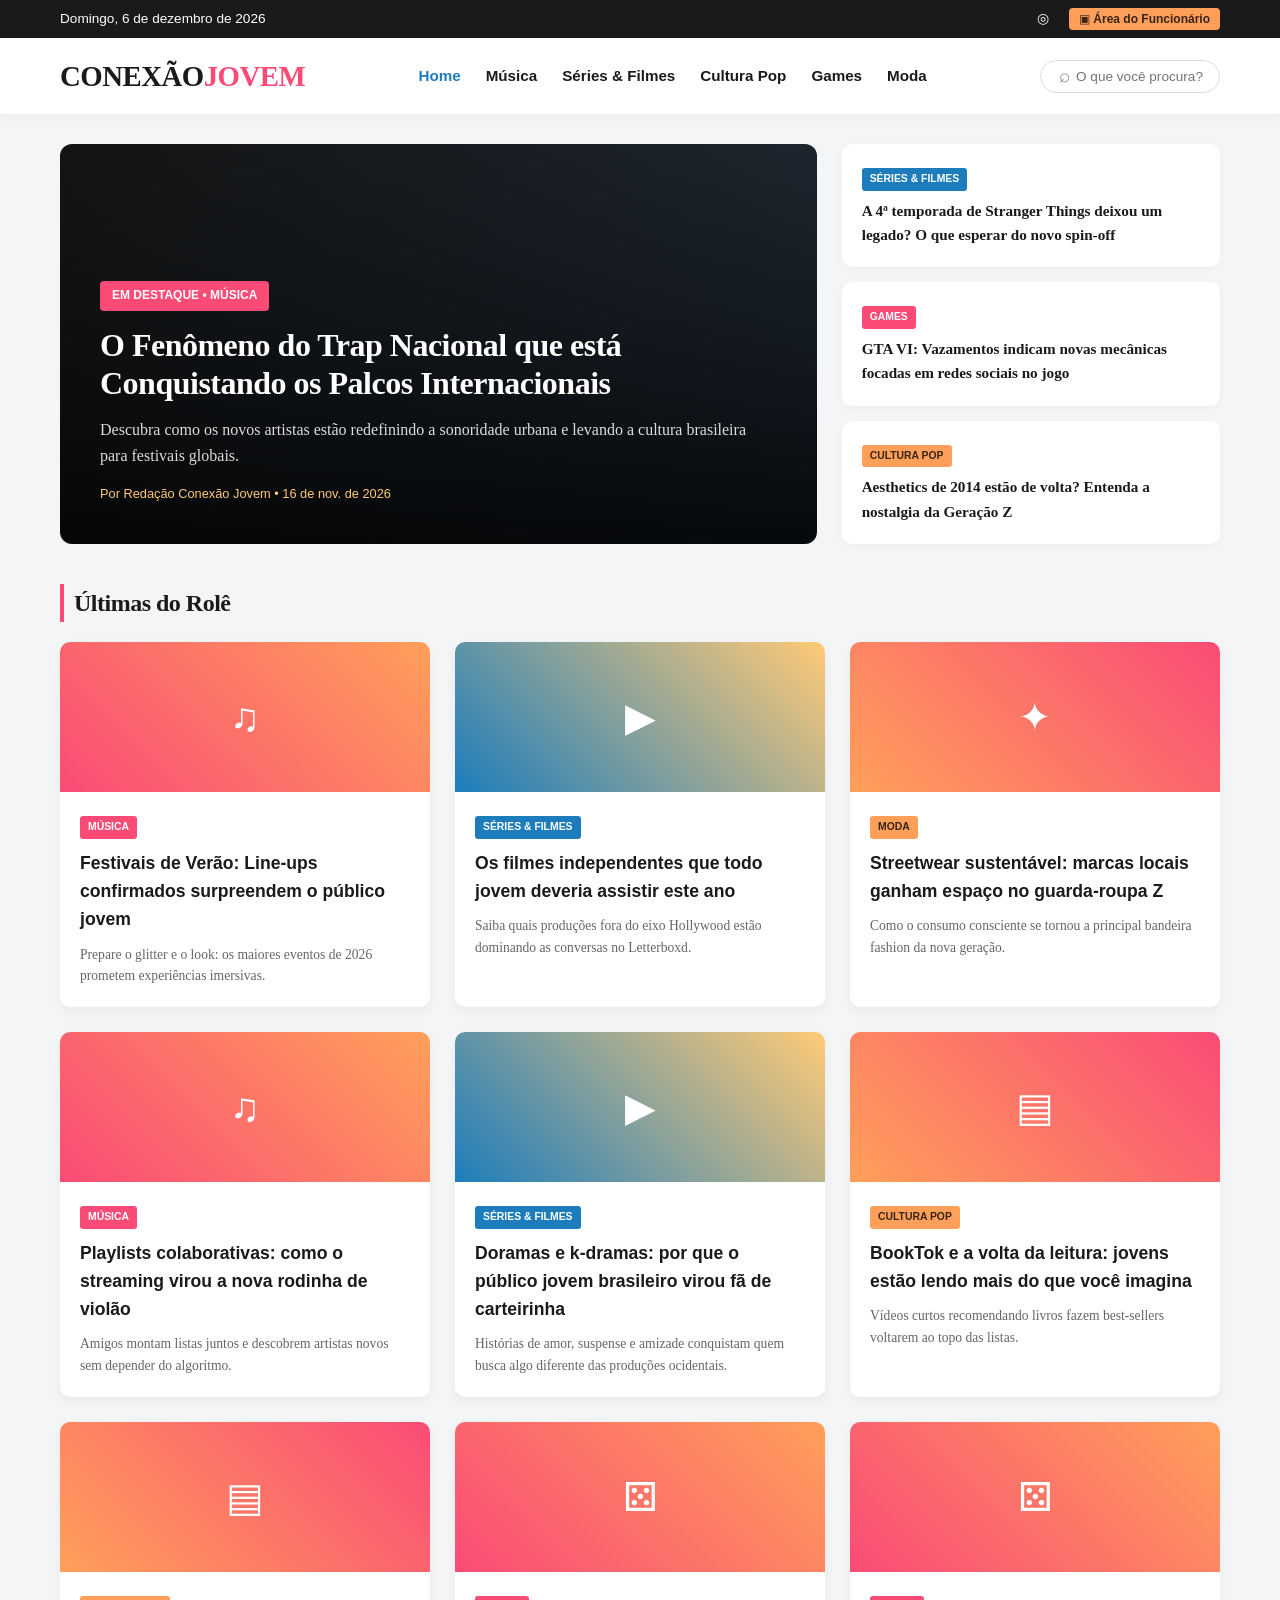
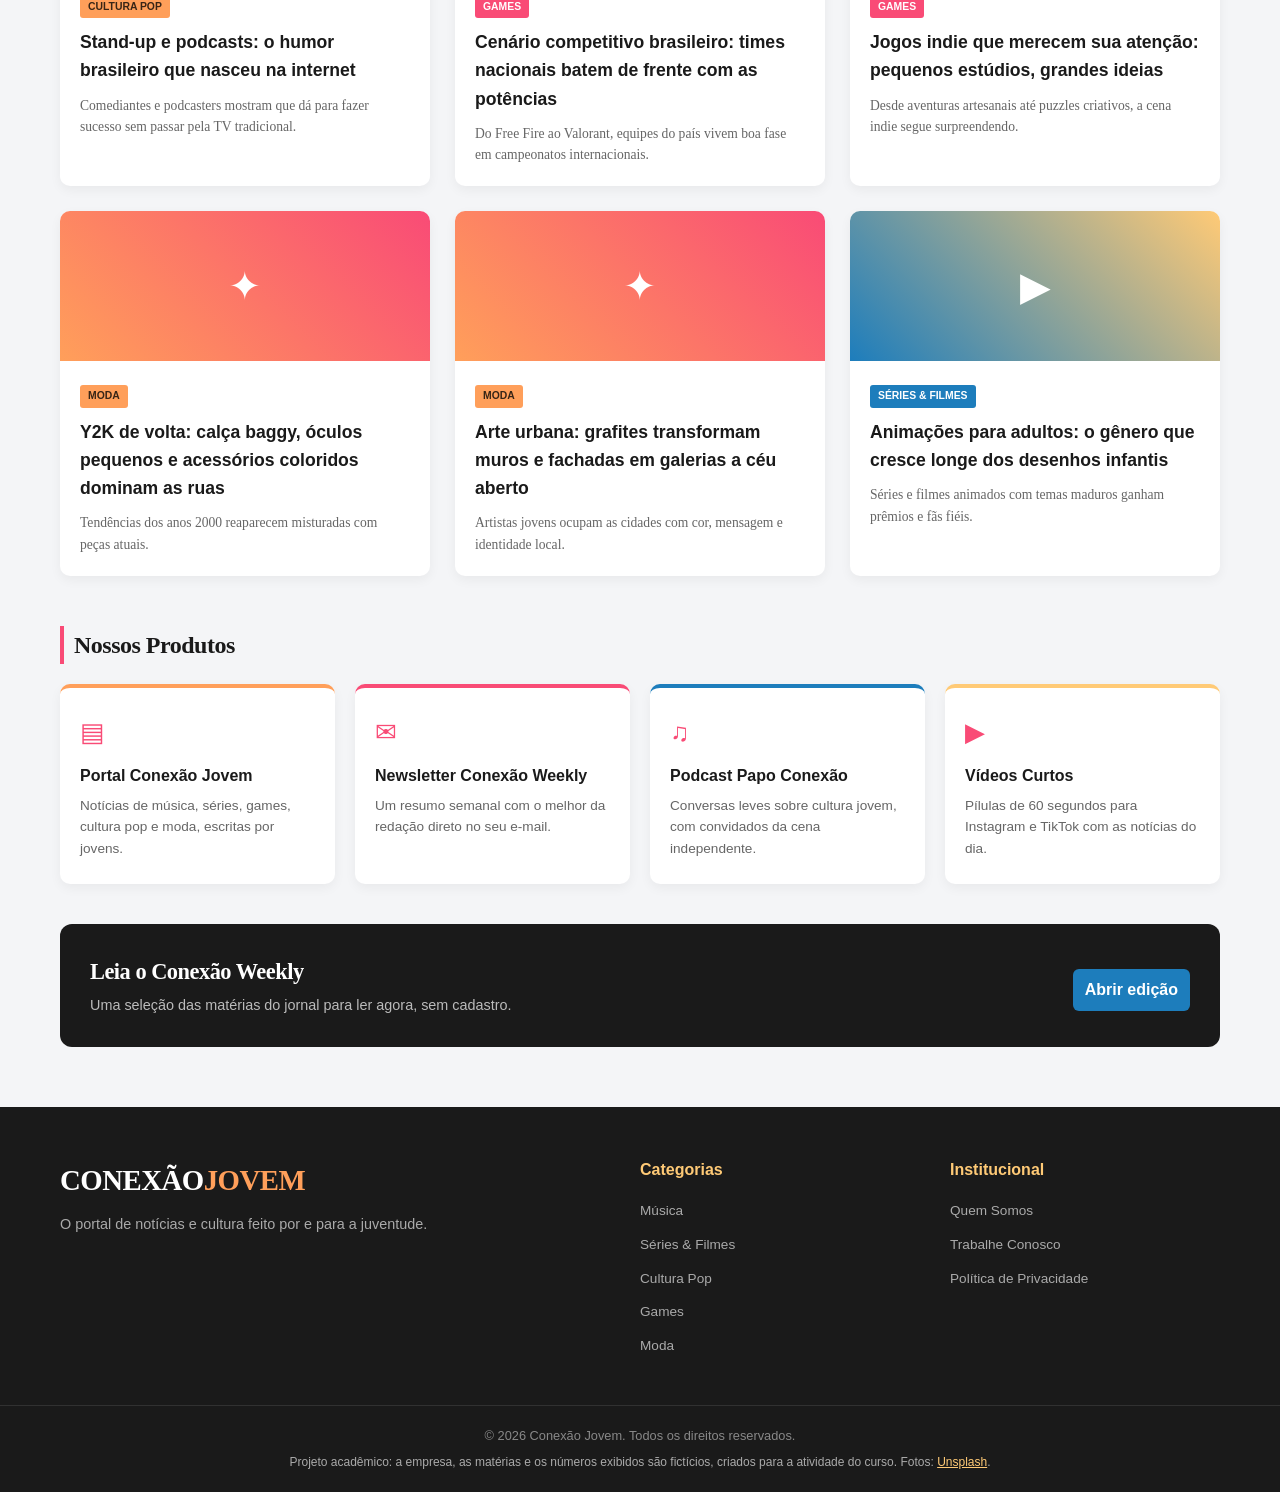
==== commit ed4133ca: "Conclui fluxos e apresentação sem alterar contas: SiteEspro/index.html" ====
--- a/SiteEspro/index.html
+++ b/SiteEspro/index.html
@@ -11,8 +11,8 @@
     <meta property="og:description" content="Música, séries, games, cultura pop e moda: o jornal digital feito por jovens, para jovens.">
     <meta property="og:image" content="https://images.unsplash.com/photo-1470229722913-7c0e2dbbafd3?auto=format&fit=crop&w=1200&q=70">
     <link rel="stylesheet" href="css/style.css">
-    <link href="https://fonts.googleapis.com/css2?family=Poppins:wght@400;600;700;800&display=swap" rel="stylesheet">
-    <link rel="stylesheet" href="https://cdnjs.cloudflare.com/ajax/libs/font-awesome/6.4.0/css/all.min.css">
+    
+    
 </head>
 <body>
 
@@ -23,7 +23,7 @@
                 <span class="date" id="current-date">Terça-feira, 11 de Agosto de 2026</span>
                 <div class="top-right-actions">
                     <div class="social-icons">
-                        <a href="https://instagram.com" target="_blank" rel="noopener" aria-label="Instagram"><i class="fab fa-instagram"></i></a>
+                        <a href="#" class="footer-link" data-info="redes" target="_blank" rel="noopener" aria-label="Instagram do projeto (em planejamento)"><i class="fab fa-instagram"></i></a>
                     </div>
                     <button id="intranet-access-btn" class="intranet-top-btn" type="button"><i class="fas fa-lock"></i> Área do Funcionário</button>
                 </div>
@@ -82,14 +82,10 @@
         <!-- NEWSLETTER -->
         <section class="newsletter-section" id="newsletter">
             <div>
-                <h3>Receba o Conexão Weekly</h3>
-                <p>O melhor da semana em cultura jovem, direto no seu e-mail. Sem spam.</p>
+                <h3>Leia o Conexão Weekly</h3>
+                <p>Uma seleção das matérias do jornal para ler agora, sem cadastro.</p>
             </div>
-            <form id="newsletter-form" class="newsletter-form" novalidate>
-                <input type="email" id="newsletter-email" placeholder="seu@email.com" aria-label="Seu e-mail" required>
-                <button type="submit">Quero receber</button>
-                <span id="newsletter-msg" class="newsletter-msg" role="status"></span>
-            </form>
+            <button id="weekly-btn" class="login-submit-btn" type="button">Abrir edição</button>
         </section>
 
     </main>
@@ -112,7 +108,7 @@
             <!-- TELA DE LOGIN -->
             <div id="intranet-login-view">
                 <h2><i class="fas fa-lock"></i> Intranet Conexão Jovem</h2>
-                <p>Área restrita aos colaboradores. Entre com o e-mail e a senha do seu setor:</p>
+                <p>Entre com a conta demonstrativa do seu setor. As senhas de teste estão no roteiro de apresentação.</p>
                 <form id="intranet-login-form" class="login-form" novalidate>
                     <div class="input-group">
                         <label for="employee-email"><i class="fas fa-envelope"></i> E-mail Corporativo</label>
@@ -132,7 +128,7 @@
                 <div class="dashboard-header">
                     <div>
                         <h2><i class="fas fa-building"></i> Painel Interno - <span id="user-sector-title">Setor</span></h2>
-                        <p class="welcome-msg">Bem-vindo(a), <span id="user-email-display"></span> | <span class="badge-sm orange">Nível de Acesso: Confidencial</span></p>
+                        <p class="welcome-msg">Bem-vindo(a), <span id="user-email-display"></span> | <span class="badge-sm orange">Simulação escolar</span></p>
                     </div>
                     <button id="logout-btn" class="logout-btn" type="button"><i class="fas fa-sign-out-alt"></i> Sair</button>
                 </div>
@@ -185,6 +181,7 @@
     </footer>
 
     <script src="dados.js"></script>
+    <script src="conteudo-publico.js"></script>
     <script src="editorial.js"></script>
     <script src="script.js"></script>
 </body>
--- a/SiteEspro/css/style.css
+++ b/SiteEspro/css/style.css
@@ -576,3 +576,43 @@
 .chat-enviar { width: auto; padding: 10px 22px; margin: 0; }
 .chat-erro { color: #c0213f; font-size: 0.82rem; margin-top: 8px; }
 @media (max-width: 520px) { .chat-lista { height: 340px; } .chat-linha { flex-direction: column; } .chat-rodape { flex-direction: row; } }
+
+
+/* Acabamento da apresentação, sem bibliotecas externas. */
+:root { --font-main: 'Trebuchet MS', Arial, sans-serif; }
+button,input,select,textarea { font-family:inherit; }
+button:disabled { opacity:.5;cursor:not-allowed; }
+:focus-visible { outline:3px solid #165d90;outline-offset:3px; }
+[hidden] { display:none !important; }
+.search-box button { min-width:28px;min-height:28px;font-size:1.2rem; }
+.intranet-top-btn,.badge-sm.orange { color:#382516; }
+.modal-body { overflow-wrap:anywhere; }
+.modal-body p { white-space:pre-line; }
+.weekly-item { border-top:1px solid #ddd;margin-top:18px;padding-top:14px; }
+.weekly-item h3 { margin-bottom:10px; }
+.weekly-item a { color:#165d90; }
+.fas,.fab { display:inline-block;font-family:Arial,sans-serif;font-style:normal;font-weight:normal;line-height:1; }
+.fas::before,.fab::before { content:'✦'; }
+.fa-bars::before { content:'☰'; }.fa-search::before { content:'⌕'; }
+.fa-times::before { content:'×'; }.fa-check::before { content:'✓'; }
+.fa-arrow-left::before { content:'←'; }.fa-arrow-right::before,.fa-sign-out-alt::before { content:'→'; }
+.fa-headphones-alt::before,.fa-guitar::before,.fa-microphone::before,.fa-podcast::before { content:'♫'; }
+.fa-tv::before,.fa-film::before,.fa-video::before,.fa-clapperboard::before { content:'▶\FE0E'; }
+.fa-envelope::before,.fa-envelope-open-text::before { content:'✉\FE0E'; }
+.fa-newspaper::before,.fa-book-open::before,.fa-list-check::before { content:'▤'; }
+.fa-gamepad::before,.fa-dice-d20::before { content:'⚄\FE0E'; }
+.fa-lock::before,.fa-building::before,.fa-shield-alt::before { content:'▣'; }
+.fa-comments::before,.fa-circle-question::before { content:'?'; }
+.fa-info-circle::before { content:'ⓘ'; }.fa-paper-plane::before { content:'➤'; }
+.fa-bullhorn::before { content:'!'; }.fa-key::before { content:'⚿'; }
+.fa-camera-retro::before,.fa-instagram::before { content:'◎'; }
+.news-card h4,.side-news h4,.hero-main h2 { overflow-wrap:anywhere; }
+@media(max-width:600px) {
+    .setor-header .flex-between { flex-wrap:wrap;gap:12px; }
+    .setor-user { overflow-wrap:anywhere;min-width:0; }
+    .setor-user span { max-width:100%; }
+    .logo h1 { font-size:1.6rem; }
+    .dashboard-header { flex-wrap:wrap;gap:12px; }
+    .modal-content { padding:30px 20px; }
+}
+@media(prefers-reduced-motion:reduce) { *,*::before,*::after { scroll-behavior:auto !important;transition:none !important; } }
